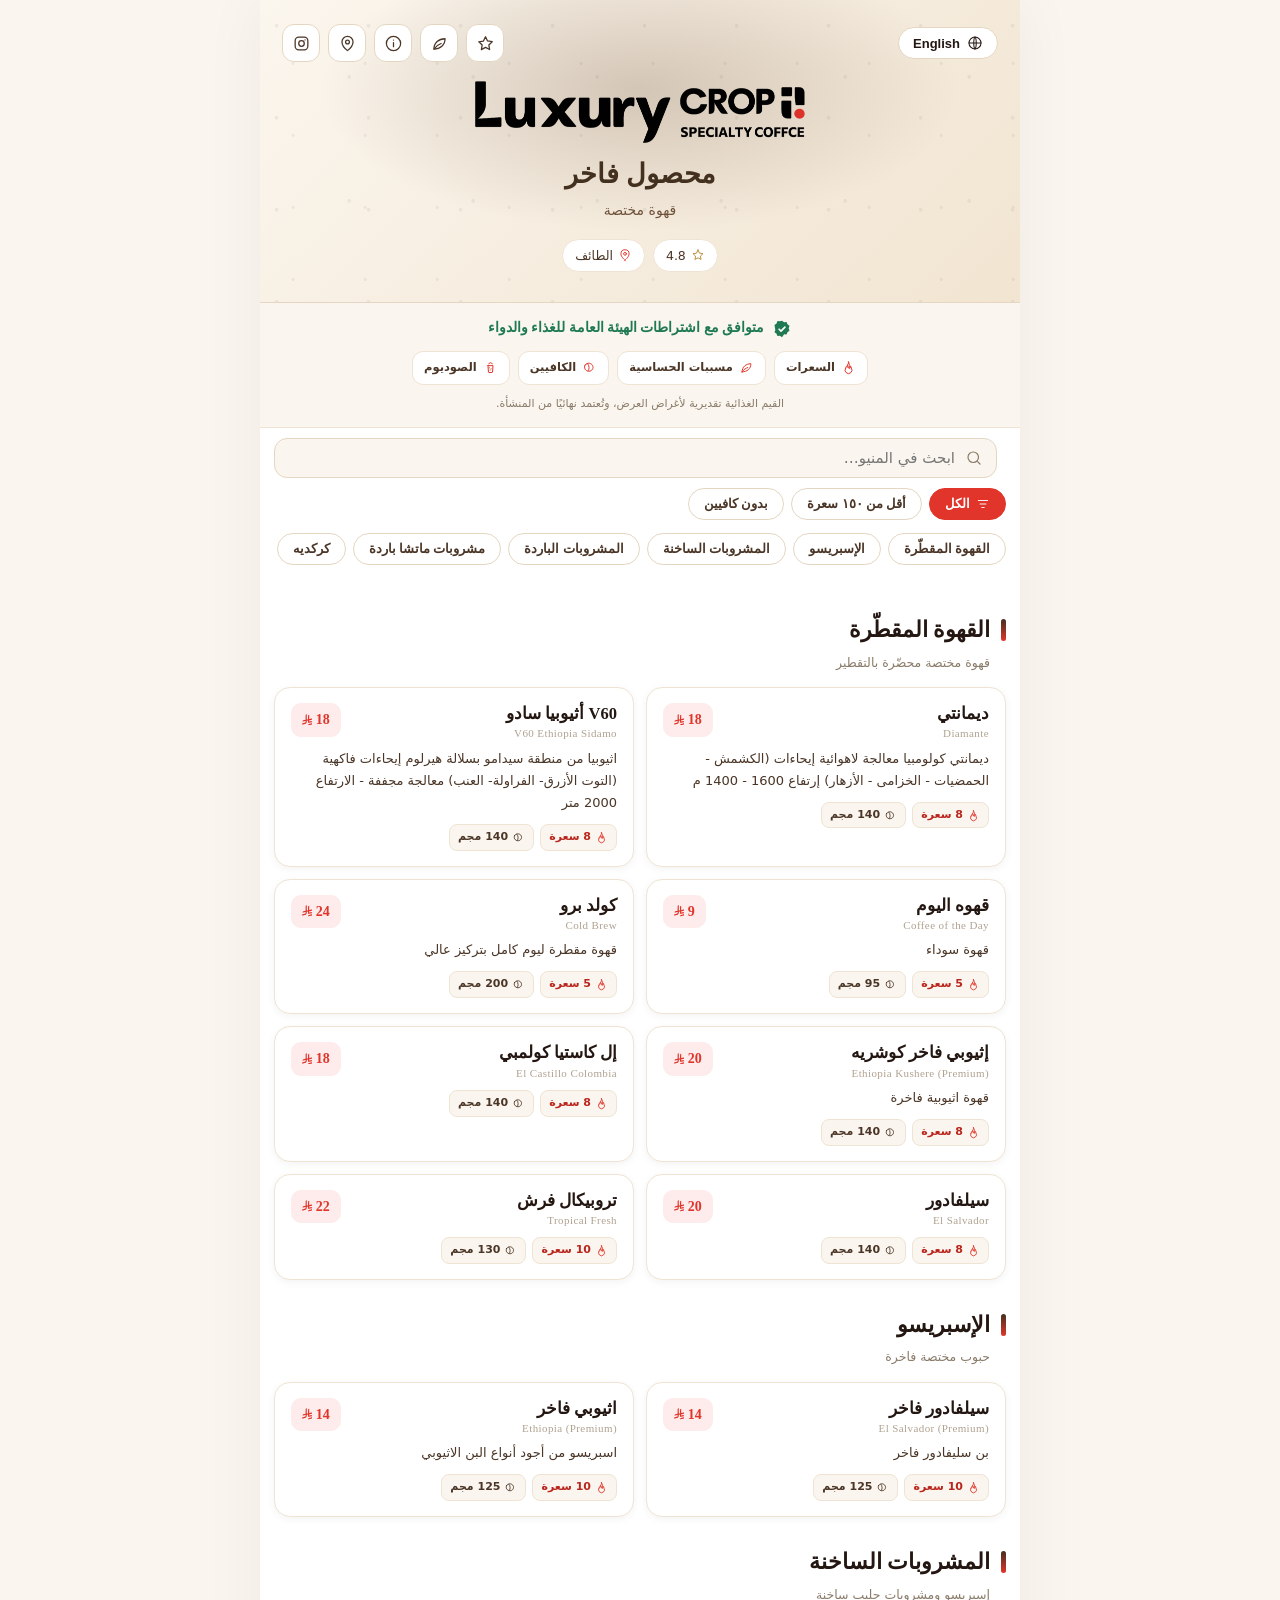
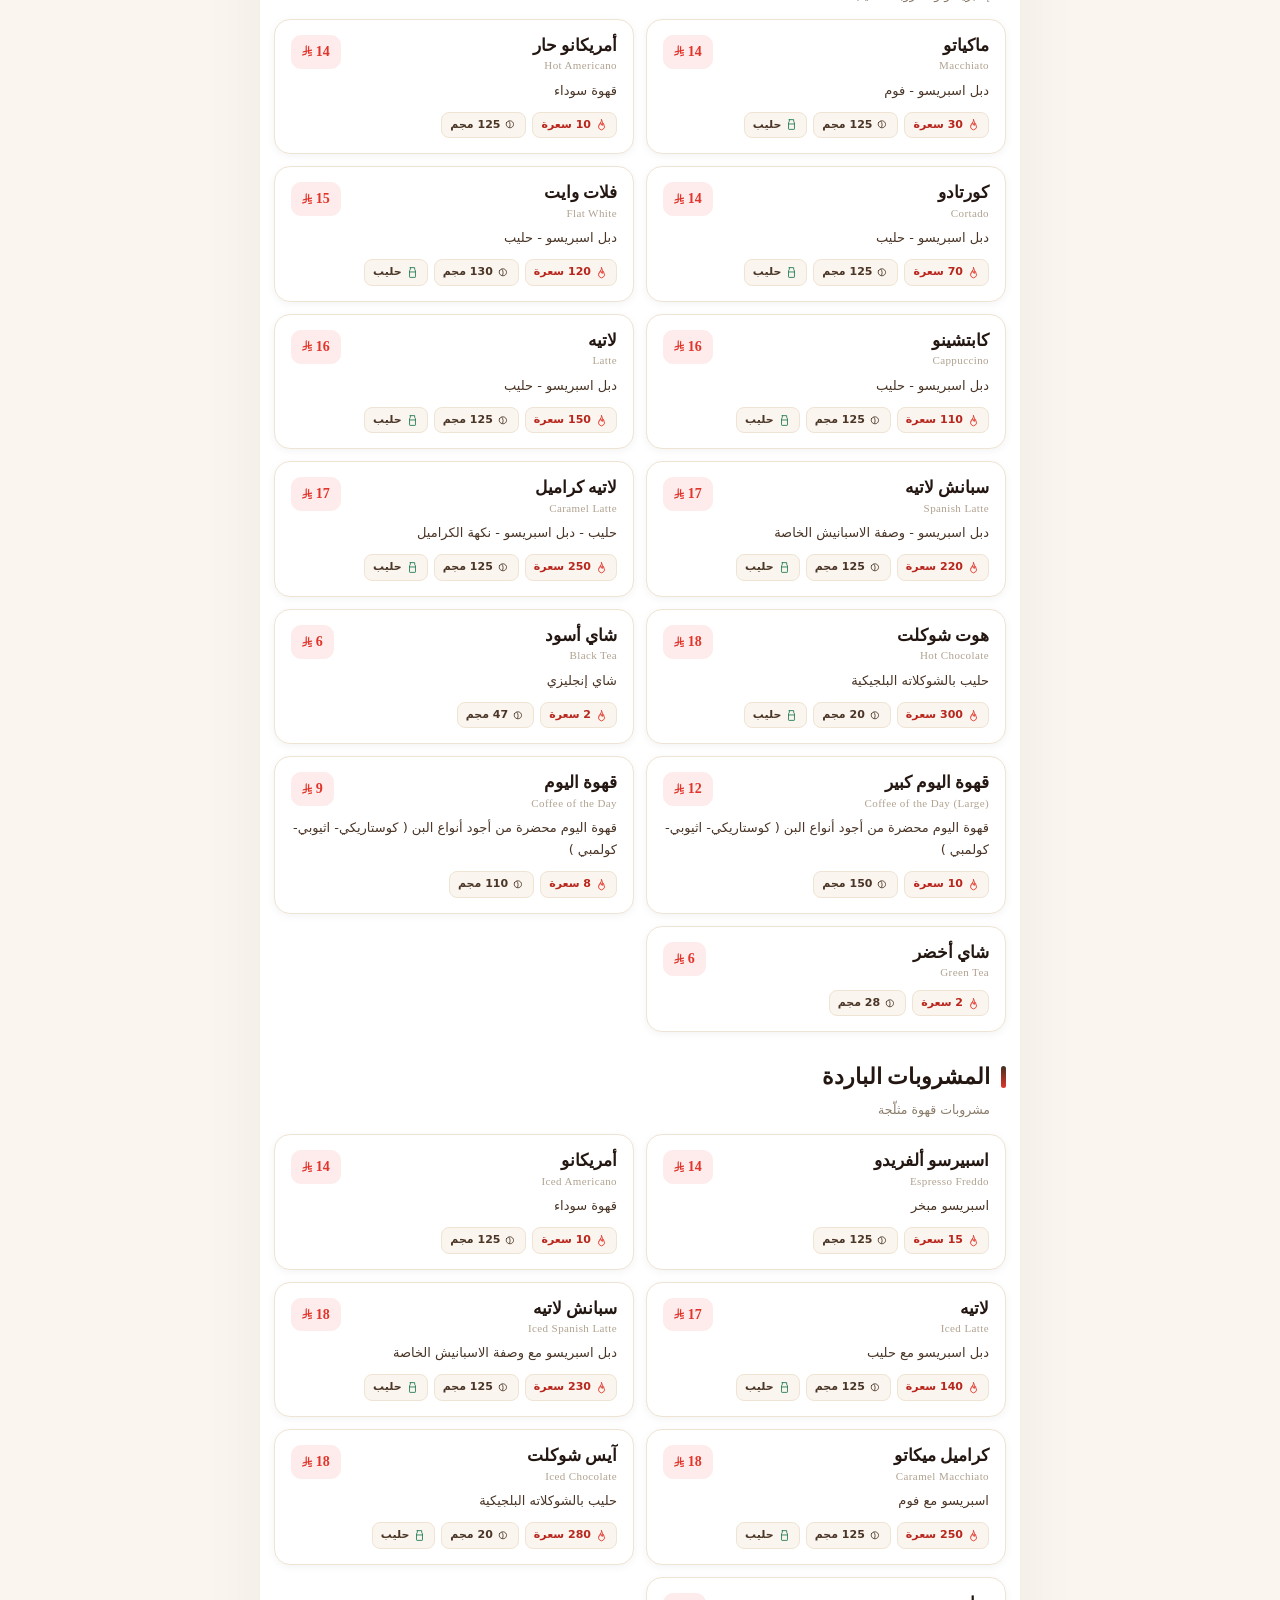
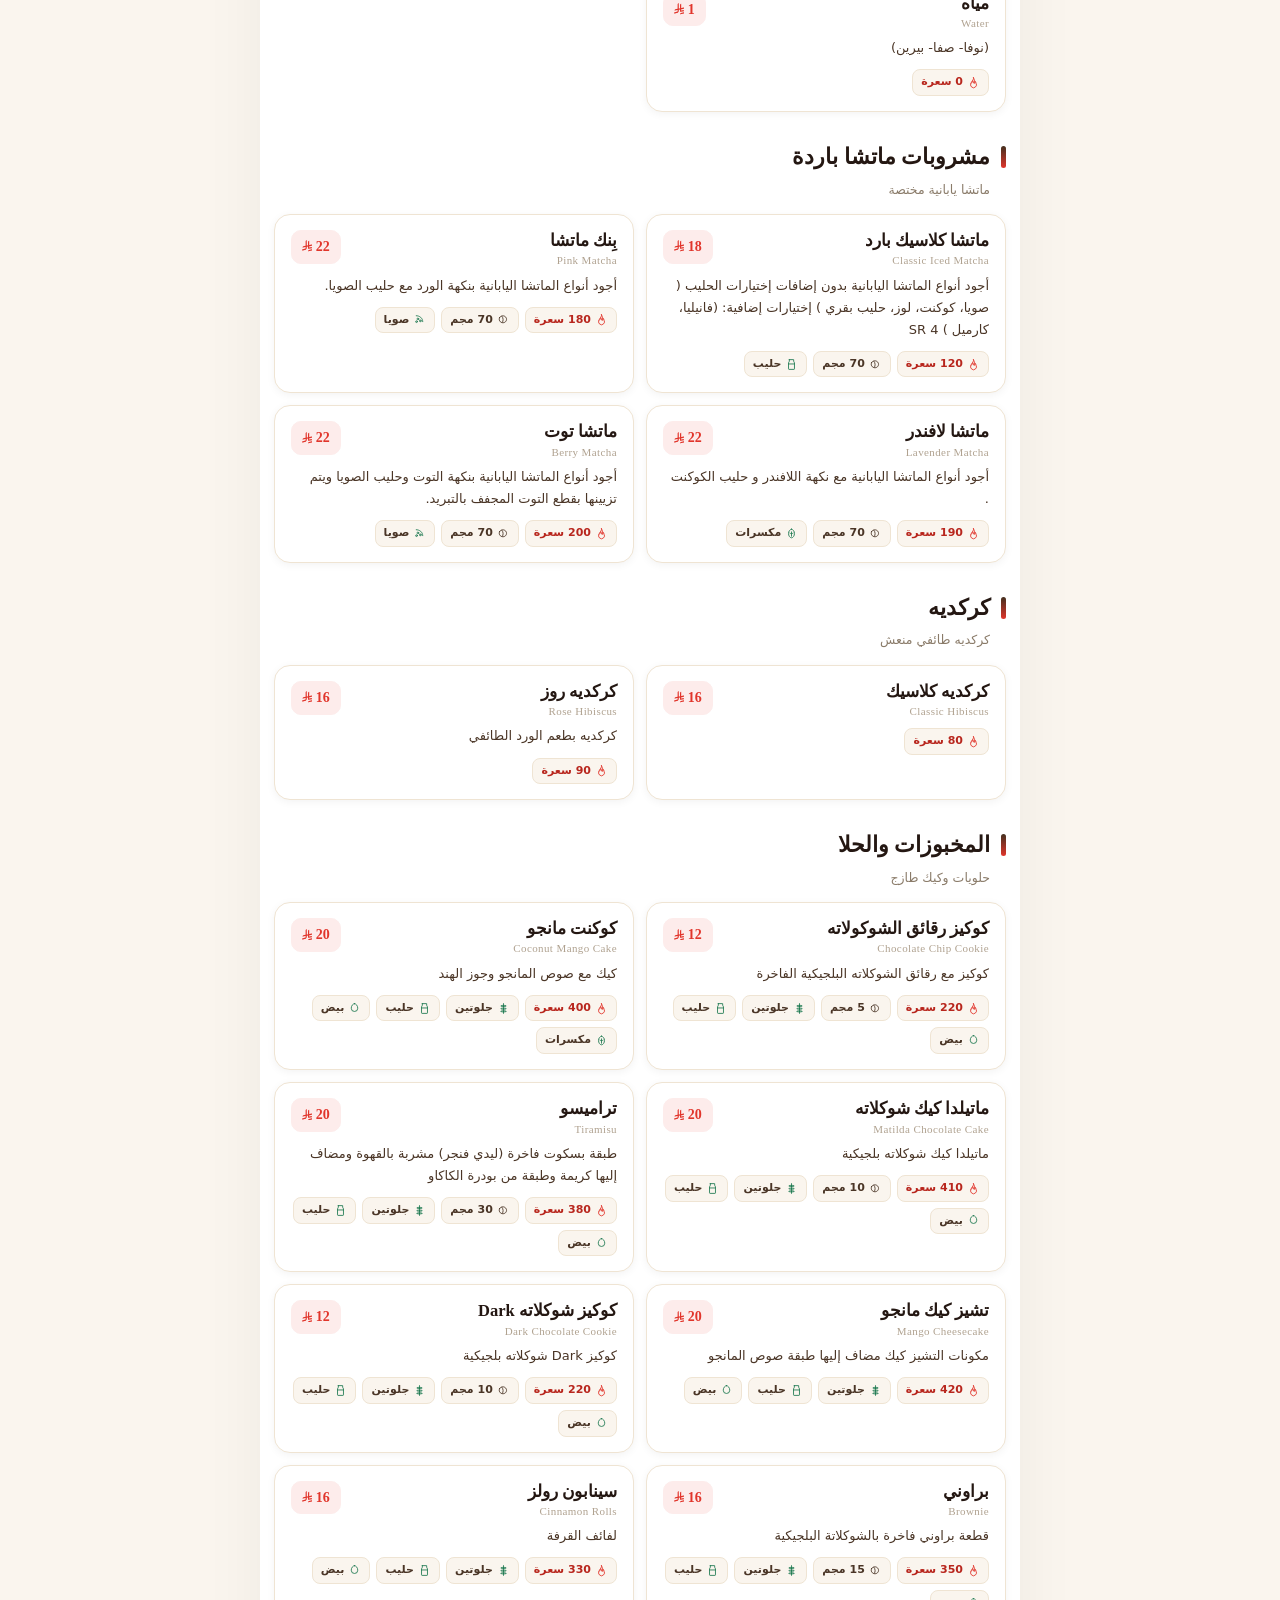
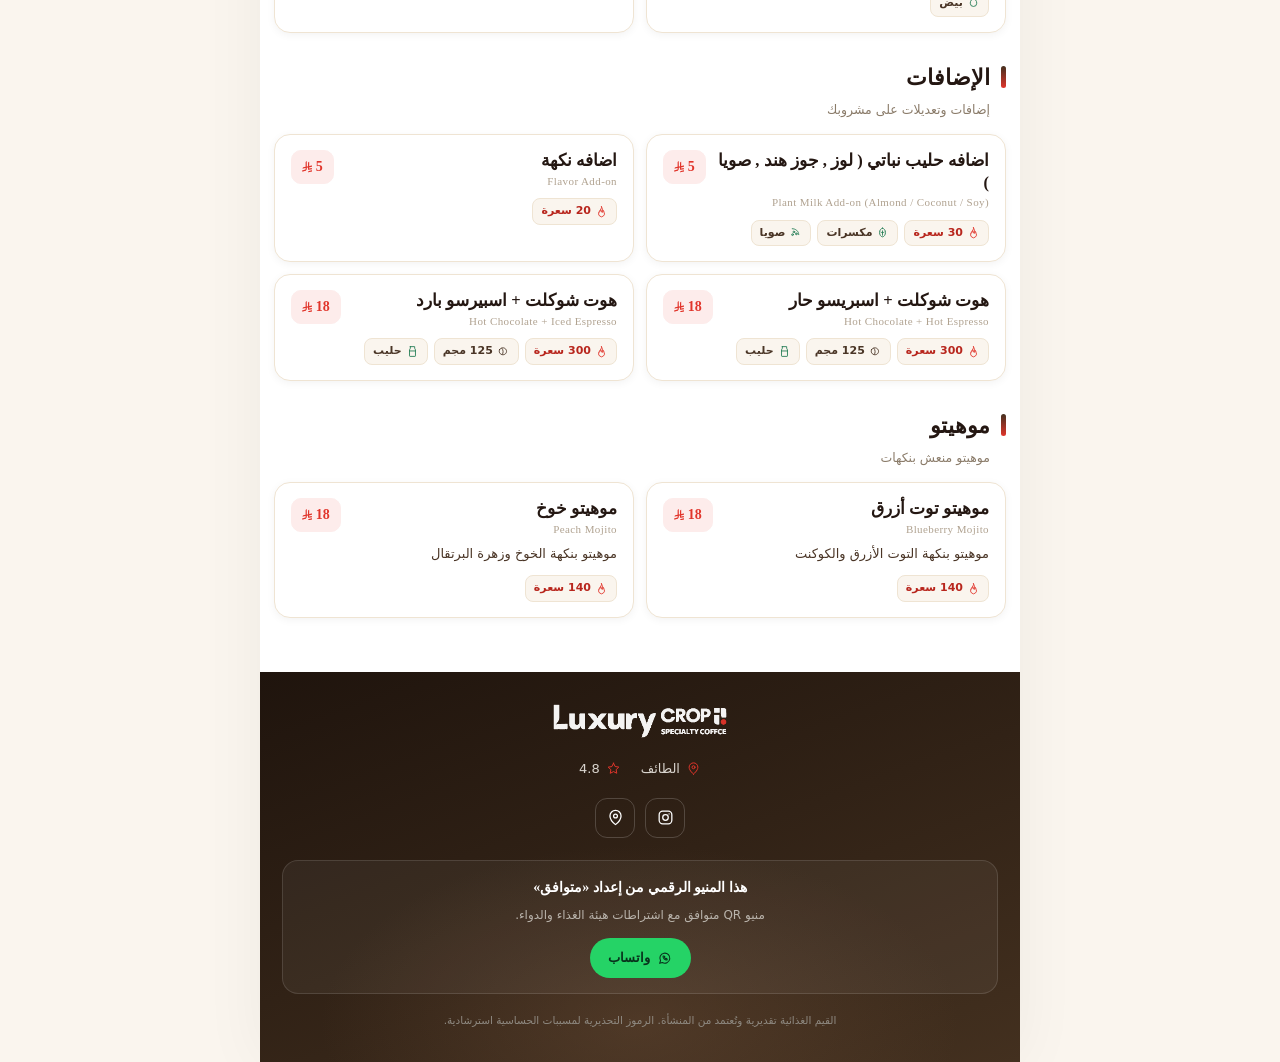
==== index.html @ 3c1ef8d2 "Initial production release — Luxury Crop digital menu Full QR menu + admin dashboard for محصول فاخر " ====
<!DOCTYPE html>
<html lang="ar" dir="rtl">
<head>
  <meta charset="UTF-8">
  <meta name="viewport" content="width=device-width, initial-scale=1.0, viewport-fit=cover">
  <title>محصول فاخر | Luxury Crop — المنيو</title>
  <meta name="description" content="منيو محصول فاخر — قهوة مختصة. متوافق مع اشتراطات هيئة الغذاء والدواء.">
  <meta name="theme-color" content="#ffffff">

  <!-- Strict CSP: scripts may only load from same origin (no inline JS / eval). -->
  <meta http-equiv="Content-Security-Policy"
        content="default-src 'self'; img-src 'self' data:; font-src 'self' https://fonts.gstatic.com; style-src 'self' 'unsafe-inline' https://fonts.googleapis.com; script-src 'self'; connect-src 'self'; object-src 'none'; base-uri 'self'; form-action 'self'">

  <link rel="preconnect" href="https://fonts.googleapis.com">
  <link rel="preconnect" href="https://fonts.gstatic.com" crossorigin>
  <link href="https://fonts.googleapis.com/css2?family=Cairo:wght@500;600;700;900&family=Tajawal:wght@400;500;700&family=Poppins:wght@400;500;600;700&display=swap" rel="stylesheet">
  <link rel="stylesheet" href="css/menu.css">
  <link rel="icon" href="assets/logo.jpg">
</head>
<body>
  <div class="shell">

    <!-- HERO -->
    <header class="hero">
      <div class="hero-topbar">
        <button class="lang-toggle" id="langBtn" type="button" aria-label="Language"></button>
        <div class="entry-icons" id="entryIcons"></div>
      </div>
      <img class="brand-logo" id="heroLogo" alt="Luxury Crop" width="200" height="64">
      <h1 class="brand-ar" id="brandAr"></h1>
      <div class="brand-en" id="brandEn"></div>
      <div class="tagline" id="tagline"></div>
      <div class="hero-meta" id="heroMeta"></div>
    </header>

    <!-- SFDA COMPLIANCE STRIP -->
    <section class="sfda" aria-label="SFDA compliance">
      <div class="sfda-head">
        <svg class="seal" viewBox="0 0 24 24" fill="none" aria-hidden="true">
          <path d="M12 2l2.5 1.8 3-.3 1 2.9 2.5 1.8-1 2.9 1 2.9-2.5 1.8-1 2.9-3-.3L12 22l-2.5-1.8-3 .3-1-2.9L3 16l1-2.9L3 7.2l2.5-1.8 1-2.9 3 .3L12 2Z" fill="#1f7a52"/>
          <path d="M8.5 12.3l2.3 2.3 4.7-4.9" stroke="#fff" stroke-width="2" stroke-linecap="round" stroke-linejoin="round"/>
        </svg>
        <span id="sfdaHead"></span>
      </div>
      <div class="sfda-badges" id="sfdaBadges"></div>
      <div class="sfda-note" id="sfdaNote"></div>
    </section>

    <!-- CONTROLS -->
    <div class="controls" id="controls">
      <div class="ctrl-row">
        <span class="mini-brand"><img id="miniLogo" alt=""></span>
        <label class="search">
          <span class="sr-only">بحث</span>
          <svg viewBox="0 0 24 24" fill="none" stroke="currentColor" stroke-width="1.6" aria-hidden="true"><circle cx="11" cy="11" r="7"/><path d="m20 20-3.2-3.2" stroke-linecap="round"/></svg>
          <input id="search" type="search" autocomplete="off">
        </label>
      </div>
      <div class="chips" id="filterChips"></div>
      <div class="chips" id="navChips"></div>
    </div>

    <!-- MENU -->
    <main id="menu"></main>
    <div class="empty" id="empty"></div>

    <!-- FOOTER -->
    <footer>
      <img class="f-logo" id="fLogo" alt="">
      <div class="f-info" id="fInfo"></div>
      <div class="f-social" id="fSocial"></div>
      <div class="powered">
        <div class="pt" id="poweredT"></div>
        <div class="ps" id="poweredS"></div>
        <a class="wa" id="poweredWa" target="_blank" rel="noopener"></a>
      </div>
      <div class="f-disc" id="fDisc"></div>
    </footer>
  </div>

  <!-- back-to-top -->
  <button class="totop" id="totop" type="button" aria-label="Back to top">
    <svg viewBox="0 0 24 24" fill="none" stroke="currentColor" stroke-width="1.8" stroke-linecap="round" stroke-linejoin="round" aria-hidden="true"><path d="M12 19V5M6 11l6-6 6 6"/></svg>
  </button>

  <!-- shared modal -->
  <div class="modal-back" id="modalBack" aria-hidden="true">
    <div class="modal" role="dialog" aria-modal="true" aria-labelledby="modalTitle">
      <div class="modal-head">
        <h3 id="modalTitle"></h3>
        <button class="modal-close" type="button" data-close aria-label="إغلاق">
          <svg viewBox="0 0 24 24" fill="none" stroke="currentColor" stroke-width="1.7" stroke-linecap="round" aria-hidden="true"><path d="M6 6l12 12M18 6 6 18"/></svg>
        </button>
      </div>
      <div id="modalBody"></div>
    </div>
  </div>

  <script src="js/icons.js"></script>
  <script src="js/menu.js"></script>
</body>
</html>
---- css/menu.css ----
/* ============================================================
   Luxury Crop — customer menu styles
   White / near-black / red-accent (palette pulled from the logo)
   Mobile-first, RTL-first (LTR handled via [dir=ltr] overrides)
   Motion: calm, silk-like — opacity + transform only
   ============================================================ */

:root {
  --bg: #ffffff;
  --bg-2: #faf5ee;          /* warm latte off-white */
  --paper: #ffffff;
  --ink: #241712;           /* espresso (warm near-black) */
  --ink-2: #4a3526;         /* coffee body text */
  --muted: #8a7b69;
  --muted-2: #b0a290;
  --line: #efe4d3;          /* warm hairline */
  --line-2: #e4d6c1;
  --accent: #e1352b;        /* the red dot (logo) */
  --accent-d: #b8261d;
  --accent-soft: #fdeceb;
  --coffee: #43301f;        /* roast brown */
  --coffee-2: #6f513a;
  --cream: #f6efe4;
  --cream-2: #fbf6ee;
  --green: #1f7a52;
  --green-soft: #eaf5ef;
  --gold: #b6892f;
  --shadow-s: 0 2px 8px rgba(20, 16, 14, 0.05);
  --shadow-m: 0 8px 26px rgba(20, 16, 14, 0.08);
  --shadow-l: 0 18px 48px rgba(20, 16, 14, 0.12);
  --ease: cubic-bezier(.22, .61, .36, 1);
  --radius: 16px;
  --max: 760px;
}

* { box-sizing: border-box; -webkit-tap-highlight-color: transparent; }
html { scroll-behavior: smooth; }
body {
  margin: 0;
  background: var(--bg-2);
  color: var(--ink);
  font-family: 'Tajawal', system-ui, 'Segoe UI', Tahoma, sans-serif;
  line-height: 1.7;
  font-size: 16px;
  overflow-x: hidden;
}
[dir=ltr] body { font-family: 'Poppins', system-ui, 'Segoe UI', sans-serif; }
h1, h2, h3 { font-family: 'Cairo', 'Tajawal', sans-serif; margin: 0; }
[dir=ltr] h1, [dir=ltr] h2, [dir=ltr] h3 { font-family: 'Poppins', 'Cairo', sans-serif; }
a { color: inherit; }
img { max-width: 100%; display: block; }
button { font-family: inherit; cursor: pointer; }

.shell {
  max-width: var(--max);
  margin: 0 auto;
  background: var(--bg);
  min-height: 100vh;
  position: relative;
  box-shadow: 0 0 60px rgba(0, 0, 0, .05);
}

/* visually-hidden (a11y) */
.sr-only {
  position: absolute; width: 1px; height: 1px; padding: 0; margin: -1px;
  overflow: hidden; clip: rect(0 0 0 0); white-space: nowrap; border: 0;
}

/* ---------- motion primitives ---------- */
@keyframes fadeUp { from { opacity: 0; transform: translateY(22px); } to { opacity: 1; transform: none; } }
@keyframes softIn { from { opacity: 0; } to { opacity: 1; } }
@keyframes dotPulse { 0%, 100% { transform: scale(1); opacity: .9; } 50% { transform: scale(1.18); opacity: 1; } }
@keyframes floatBg { 0% { background-position: 0% 50%; } 50% { background-position: 100% 50%; } 100% { background-position: 0% 50%; } }
@keyframes glowPulse { 0%, 100% { opacity: .5; transform: translateX(-50%) scale(1); } 50% { opacity: .85; transform: translateX(-50%) scale(1.08); } }
@keyframes logoIn { from { opacity: 0; transform: translateY(10px) scale(.97); } to { opacity: 1; transform: none; } }
.reveal { opacity: 0; transform: translateY(24px); transition: opacity .7s var(--ease), transform .7s var(--ease); }
.reveal.in { opacity: 1; transform: none; }
@media (prefers-reduced-motion: reduce) {
  * { animation: none !important; transition: none !important; }
  .reveal { opacity: 1 !important; transform: none !important; }
}

/* ============================================================
   HERO
   ============================================================ */
.hero {
  position: relative;
  padding: 24px 22px 30px;
  text-align: center;
  overflow: hidden;
  background: linear-gradient(135deg, #fbf6ee, #f1e4d0 52%, #f7ecdb);
  background-size: 200% 200%;
  animation: floatBg 22s ease-in-out infinite;
  border-bottom: 1px solid var(--line-2);
}
/* soft coffee glow behind the brand */
.hero::before {
  content: ''; position: absolute; top: -38%; left: 50%; transform: translateX(-50%);
  width: 120%; height: 135%; z-index: 0; pointer-events: none;
  background: radial-gradient(closest-side, rgba(111, 81, 58, .26), transparent 70%);
  animation: glowPulse 7.5s ease-in-out infinite;
}
/* faint coffee-bean texture */
.hero::after {
  content: ''; position: absolute; inset: 0; z-index: 0; pointer-events: none; opacity: .06;
  background-image:
    radial-gradient(circle at 18% 28%, var(--coffee) 1.6px, transparent 2.2px),
    radial-gradient(circle at 72% 62%, var(--coffee) 1.6px, transparent 2.2px),
    radial-gradient(circle at 46% 88%, var(--coffee) 1.2px, transparent 2px);
  background-size: 92px 92px, 124px 124px, 72px 72px;
}
.hero > * { position: relative; z-index: 1; animation: fadeUp .8s var(--ease) both; }
.hero-topbar { display: flex; justify-content: space-between; align-items: center; margin-bottom: 14px; }
.lang-toggle {
  display: inline-flex; align-items: center; gap: 7px;
  background: var(--bg); border: 1px solid var(--line-2); color: var(--ink);
  border-radius: 999px; padding: 7px 14px; font-family: 'Cairo', sans-serif;
  font-weight: 700; font-size: 13px; transition: .3s var(--ease);
}
.lang-toggle:hover { border-color: var(--ink); transform: translateY(-1px); }
.lang-toggle svg { width: 16px; height: 16px; }
.entry-icons { display: flex; gap: 8px; }
.entry-btn {
  width: 38px; height: 38px; display: grid; place-items: center;
  background: var(--bg); border: 1px solid var(--line-2); border-radius: 12px;
  color: var(--ink-2); transition: .28s var(--ease);
}
.entry-btn:hover { color: var(--accent); border-color: var(--accent); transform: translateY(-2px); box-shadow: var(--shadow-s); }
.entry-btn svg { width: 19px; height: 19px; }

.brand-logo {
  width: min(76%, 340px); height: auto; margin: 8px auto 12px;
  mix-blend-mode: multiply;            /* drops the logo's white box onto the warm hero */
  animation: logoIn 1s var(--ease) both; animation-delay: .05s;
}
.brand-ar { font-family: 'Cairo'; font-weight: 900; font-size: 27px; letter-spacing: .3px; line-height: 1.1; color: var(--coffee); }
.brand-ar .dot { color: var(--accent); }
.brand-en { display: none; }          /* the logo already carries the Latin wordmark */
.tagline { color: var(--coffee-2); font-size: 14px; margin-top: 9px; font-weight: 500; }
.hero-meta { margin-top: 16px; display: flex; gap: 8px; justify-content: center; flex-wrap: wrap; font-size: 12.5px; color: var(--ink-2); }
.hero-meta span { display: inline-flex; align-items: center; gap: 5px; background: var(--bg); border: 1px solid var(--line); border-radius: 999px; padding: 5px 12px; }
.hero-meta svg { width: 14px; height: 14px; color: var(--accent); }
.hero-meta .star svg { color: var(--gold); }

/* ============================================================
   SFDA COMPLIANCE STRIP
   ============================================================ */
.sfda { background: var(--bg-2); border-bottom: 1px solid var(--line); padding: 14px 18px; }
.sfda-head { display: flex; align-items: center; justify-content: center; gap: 8px; text-align: center; font-family: 'Cairo'; font-weight: 700; font-size: 13.5px; color: var(--green); }
.sfda-head .seal { flex: 0 0 auto; width: 20px; height: 20px; }
.sfda-badges { display: flex; gap: 8px; justify-content: center; flex-wrap: wrap; margin-top: 11px; }
.sfda-badge {
  display: flex; align-items: center; gap: 6px; font-size: 11.5px; font-weight: 700; color: var(--ink-2);
  background: var(--bg); border: 1px solid var(--line); border-radius: 11px; padding: 6px 11px; transition: .3s var(--ease);
}
.sfda-badge:hover { border-color: var(--line-2); box-shadow: var(--shadow-s); transform: translateY(-2px); }
.sfda-badge svg { width: 15px; height: 15px; color: var(--accent); }
.sfda-note { text-align: center; font-size: 11px; color: var(--muted); margin-top: 10px; }

/* ============================================================
   CONTROLS (sticky)
   ============================================================ */
.controls {
  position: sticky; top: 0; z-index: 30;
  background: rgba(255, 255, 255, .88); backdrop-filter: blur(12px);
  border-bottom: 1px solid transparent; padding: 10px 14px 8px;
  transition: box-shadow .35s, border-color .35s, background .35s;
}
.controls.scrolled { box-shadow: var(--shadow-s); border-bottom-color: var(--line); background: rgba(255, 255, 255, .96); }
.ctrl-row { display: flex; align-items: center; gap: 9px; }
.mini-brand { display: flex; align-items: center; gap: 6px; max-width: 0; overflow: hidden; opacity: 0; transition: max-width .4s var(--ease), opacity .35s; }
.mini-brand img { height: 26px; mix-blend-mode: multiply; }
.controls.scrolled .mini-brand { max-width: 120px; opacity: 1; }
.search {
  flex: 1; display: flex; align-items: center; gap: 8px;
  background: var(--bg-2); border: 1px solid var(--line-2); border-radius: 13px;
  padding: 9px 13px; transition: .3s var(--ease);
}
.search:focus-within { border-color: var(--ink); background: var(--bg); box-shadow: 0 0 0 3px rgba(10, 10, 10, .06); }
.search svg { flex: 0 0 auto; width: 18px; height: 18px; color: var(--muted); }
.search input { flex: 1; border: 0; outline: 0; background: transparent; font-family: inherit; font-size: 15px; color: var(--ink); }

.chips { display: flex; gap: 7px; overflow-x: auto; margin-top: 10px; padding-bottom: 3px; scrollbar-width: none; }
.chips::-webkit-scrollbar { display: none; }
.chip {
  flex: 0 0 auto; border: 1px solid var(--line-2); background: var(--bg); color: var(--ink-2);
  border-radius: 999px; padding: 7px 15px; font-family: 'Cairo'; font-weight: 700; font-size: 13px;
  white-space: nowrap; transition: .26s var(--ease); display: inline-flex; align-items: center; gap: 6px;
}
[dir=ltr] .chip { font-family: 'Poppins'; }
.chip svg { width: 14px; height: 14px; }
.chip:hover { border-color: var(--ink); transform: translateY(-1px); }
.chip.on { background: var(--ink); color: #fff; border-color: var(--ink); }
.chip.filter.on { background: var(--accent); border-color: var(--accent); color: #fff; }

/* ============================================================
   SECTIONS + CARDS
   ============================================================ */
main { padding: 8px 14px 24px; }
.section { scroll-margin-top: 128px; margin-top: 26px; }
.sec-head { margin-bottom: 14px; }
.sec-title { display: flex; align-items: center; gap: 11px; font-family: 'Cairo'; font-weight: 900; font-size: 22px; color: var(--ink); }
[dir=ltr] .sec-title { font-family: 'Poppins'; font-weight: 700; }
.sec-title .bar { width: 5px; height: 22px; background: linear-gradient(var(--coffee), var(--accent)); border-radius: 4px; }
.sec-sub { font-size: 12.5px; color: var(--muted); margin-top: 3px; padding-inline-start: 16px; }

.grid { display: grid; grid-template-columns: 1fr 1fr; gap: 12px; }
@media (max-width: 560px) { .grid { grid-template-columns: 1fr; } }

.card {
  background: var(--paper); border: 1px solid var(--line); border-radius: var(--radius);
  padding: 15px 16px; box-shadow: var(--shadow-s); display: flex; flex-direction: column; gap: 7px;
  transition: transform .4s var(--ease), box-shadow .4s var(--ease), border-color .4s var(--ease);
}
.card:hover { transform: translateY(-5px); box-shadow: var(--shadow-m); border-color: var(--line-2); }
.card.na { opacity: .62; }
.card-top { display: flex; justify-content: space-between; align-items: flex-start; gap: 10px; }
.card-name { font-family: 'Cairo'; font-weight: 700; font-size: 16.5px; color: var(--ink); line-height: 1.3; }
[dir=ltr] .card-name { font-family: 'Poppins'; font-weight: 600; }
.card-en { display: block; font-family: 'Poppins'; font-weight: 500; font-size: 11px; color: var(--muted-2); letter-spacing: .4px; margin-top: 2px; }
[dir=ltr] .card-en { font-family: 'Tajawal'; }
.price {
  flex: 0 0 auto; color: var(--accent); font-family: 'Poppins'; font-weight: 700; font-size: 14px;
  border: 1px solid var(--accent-soft); background: var(--accent-soft); padding: 4px 10px; border-radius: 10px; white-space: nowrap;
}
.price .cur { font-size: 11px; opacity: .8; }
.price .cur-ic { height: .82em; width: auto; vertical-align: -.08em; }
.price.na-price { color: var(--muted); background: var(--bg-2); border-color: var(--line); }
.desc { font-size: 13px; color: var(--ink-2); margin: 0; }
.badges { display: flex; flex-wrap: wrap; gap: 6px; margin-top: 3px; }
.badge {
  display: inline-flex; align-items: center; gap: 4px; font-size: 11px; font-weight: 700;
  border-radius: 8px; padding: 3px 8px; border: 1px solid var(--line); background: var(--bg-2); color: var(--ink-2);
}
.badge svg { width: 13px; height: 13px; }
.badge.kcal { color: var(--accent-d); } .badge.kcal svg { color: var(--accent); }
.badge.caf { color: var(--ink-2); }
.badge.al { color: var(--ink-2); }
.badge.al svg { color: var(--green); }
.badge.salt { color: var(--accent-d); background: var(--accent-soft); border-color: #f3d3d0; }
.unconfirmed { font-style: normal; }

.empty { text-align: center; color: var(--muted); padding: 44px 10px; font-size: 15px; display: none; }

/* ============================================================
   MODALS
   ============================================================ */
.modal-back {
  position: fixed; inset: 0; z-index: 60; background: rgba(15, 12, 10, .42);
  backdrop-filter: blur(3px); display: flex; align-items: flex-end; justify-content: center;
  opacity: 0; pointer-events: none; transition: opacity .35s var(--ease);
}
.modal-back.open { opacity: 1; pointer-events: auto; }
.modal {
  background: var(--bg); width: 100%; max-width: var(--max); max-height: 82vh; overflow-y: auto;
  border-radius: 22px 22px 0 0; padding: 20px 20px 28px;
  transform: translateY(24px); transition: transform .4s var(--ease);
}
.modal-back.open .modal { transform: none; }
@media (min-width: 620px) {
  .modal-back { align-items: center; }
  .modal { border-radius: 22px; max-height: 86vh; }
}
.modal-head { display: flex; align-items: center; justify-content: space-between; margin-bottom: 14px; }
.modal-head h3 { font-size: 19px; display: flex; align-items: center; gap: 9px; }
.modal-head h3 svg { width: 20px; height: 20px; color: var(--accent); }
.modal-close { width: 34px; height: 34px; display: grid; place-items: center; border: 1px solid var(--line-2); background: var(--bg); border-radius: 10px; color: var(--ink-2); transition: .25s; }
.modal-close:hover { color: var(--accent); border-color: var(--accent); }
.modal-close svg { width: 18px; height: 18px; }

.allergen-grid { display: grid; grid-template-columns: repeat(auto-fill, minmax(96px, 1fr)); gap: 10px; }
.allergen-cell {
  display: flex; flex-direction: column; align-items: center; gap: 6px; text-align: center;
  border: 1px solid var(--line); border-radius: 13px; padding: 13px 8px; transition: .28s var(--ease);
}
.allergen-cell:hover { border-color: var(--accent); box-shadow: var(--shadow-s); transform: translateY(-2px); }
.allergen-cell svg { width: 26px; height: 26px; color: var(--ink); }
.allergen-cell .lb { font-size: 11.5px; font-weight: 700; color: var(--ink-2); }

.info-block { font-size: 13.5px; color: var(--ink-2); line-height: 1.8; }
.info-block .pill { display: inline-flex; align-items: center; gap: 6px; background: var(--green-soft); color: var(--green); border-radius: 8px; padding: 3px 9px; font-weight: 700; font-size: 12px; }
.info-block .note { color: var(--muted); font-size: 12px; margin-top: 12px; }
.link-row { display: flex; flex-direction: column; gap: 10px; margin-top: 4px; }
.link-item {
  display: flex; align-items: center; gap: 11px; padding: 12px 14px; border: 1px solid var(--line-2);
  border-radius: 13px; text-decoration: none; color: var(--ink); font-weight: 700; transition: .28s var(--ease);
}
.link-item:hover { border-color: var(--accent); transform: translateX(-3px); box-shadow: var(--shadow-s); }
[dir=ltr] .link-item:hover { transform: translateX(3px); }
.link-item svg { width: 21px; height: 21px; color: var(--accent); flex: 0 0 auto; }
.link-item .sub { display: block; font-size: 12px; font-weight: 500; color: var(--muted); }
.link-item.disabled { opacity: .5; pointer-events: none; }

/* ============================================================
   FOOTER
   ============================================================ */
footer { position: relative; overflow: hidden; background: linear-gradient(160deg, #1f140d, #43301f); color: #ecdcc4; padding: 30px 22px 32px; margin-top: 30px; }
footer::before { content: ''; position: absolute; bottom: -55%; left: 50%; transform: translateX(-50%); width: 120%; height: 130%; background: radial-gradient(closest-side, rgba(111, 81, 58, .4), transparent 70%); pointer-events: none; }
footer > * { position: relative; z-index: 1; }
.f-logo { height: 38px; width: auto; margin: 0 auto 18px; opacity: .95; }
.f-info { display: flex; flex-wrap: wrap; gap: 9px 20px; justify-content: center; font-size: 13px; color: #d9d4ce; }
.f-info span { display: inline-flex; align-items: center; gap: 6px; }
.f-info svg { width: 15px; height: 15px; color: var(--accent); }
.f-social { display: flex; gap: 10px; justify-content: center; margin-top: 18px; }
.f-social a { width: 40px; height: 40px; display: grid; place-items: center; border: 1px solid rgba(255, 255, 255, .18); border-radius: 12px; color: #fff; transition: .28s var(--ease); }
.f-social a:hover { background: var(--accent); border-color: var(--accent); transform: translateY(-2px); }
.f-social svg { width: 19px; height: 19px; }
.powered { margin-top: 22px; background: rgba(255, 255, 255, .05); border: 1px solid rgba(255, 255, 255, .12); border-radius: 16px; padding: 15px 18px; text-align: center; }
.powered .pt { font-family: 'Cairo'; font-weight: 700; color: #fff; font-size: 14px; }
.powered .ps { font-size: 12px; color: #b9b3ab; margin-top: 5px; }
.wa { display: inline-flex; align-items: center; gap: 7px; margin-top: 13px; background: #25d366; color: #08311c; font-family: 'Cairo'; font-weight: 800; font-size: 13px; padding: 9px 18px; border-radius: 999px; text-decoration: none; transition: .3s var(--ease); }
.wa:hover { transform: translateY(-2px); box-shadow: 0 10px 22px rgba(37, 211, 102, .28); }
.wa svg { width: 16px; height: 16px; }
.f-disc { text-align: center; font-size: 10.5px; color: #8f8a82; margin-top: 18px; line-height: 1.7; }

.totop {
  position: fixed; bottom: 20px; inset-inline-start: 20px; z-index: 40; width: 46px; height: 46px; border-radius: 50%;
  background: var(--ink); color: #fff; border: 0; display: grid; place-items: center;
  box-shadow: var(--shadow-l); opacity: 0; pointer-events: none; transform: translateY(10px) scale(.9); transition: .4s var(--ease);
}
.totop.show { opacity: 1; pointer-events: auto; transform: none; }
.totop:hover { background: var(--accent); transform: translateY(-2px); }
.totop svg { width: 20px; height: 20px; }
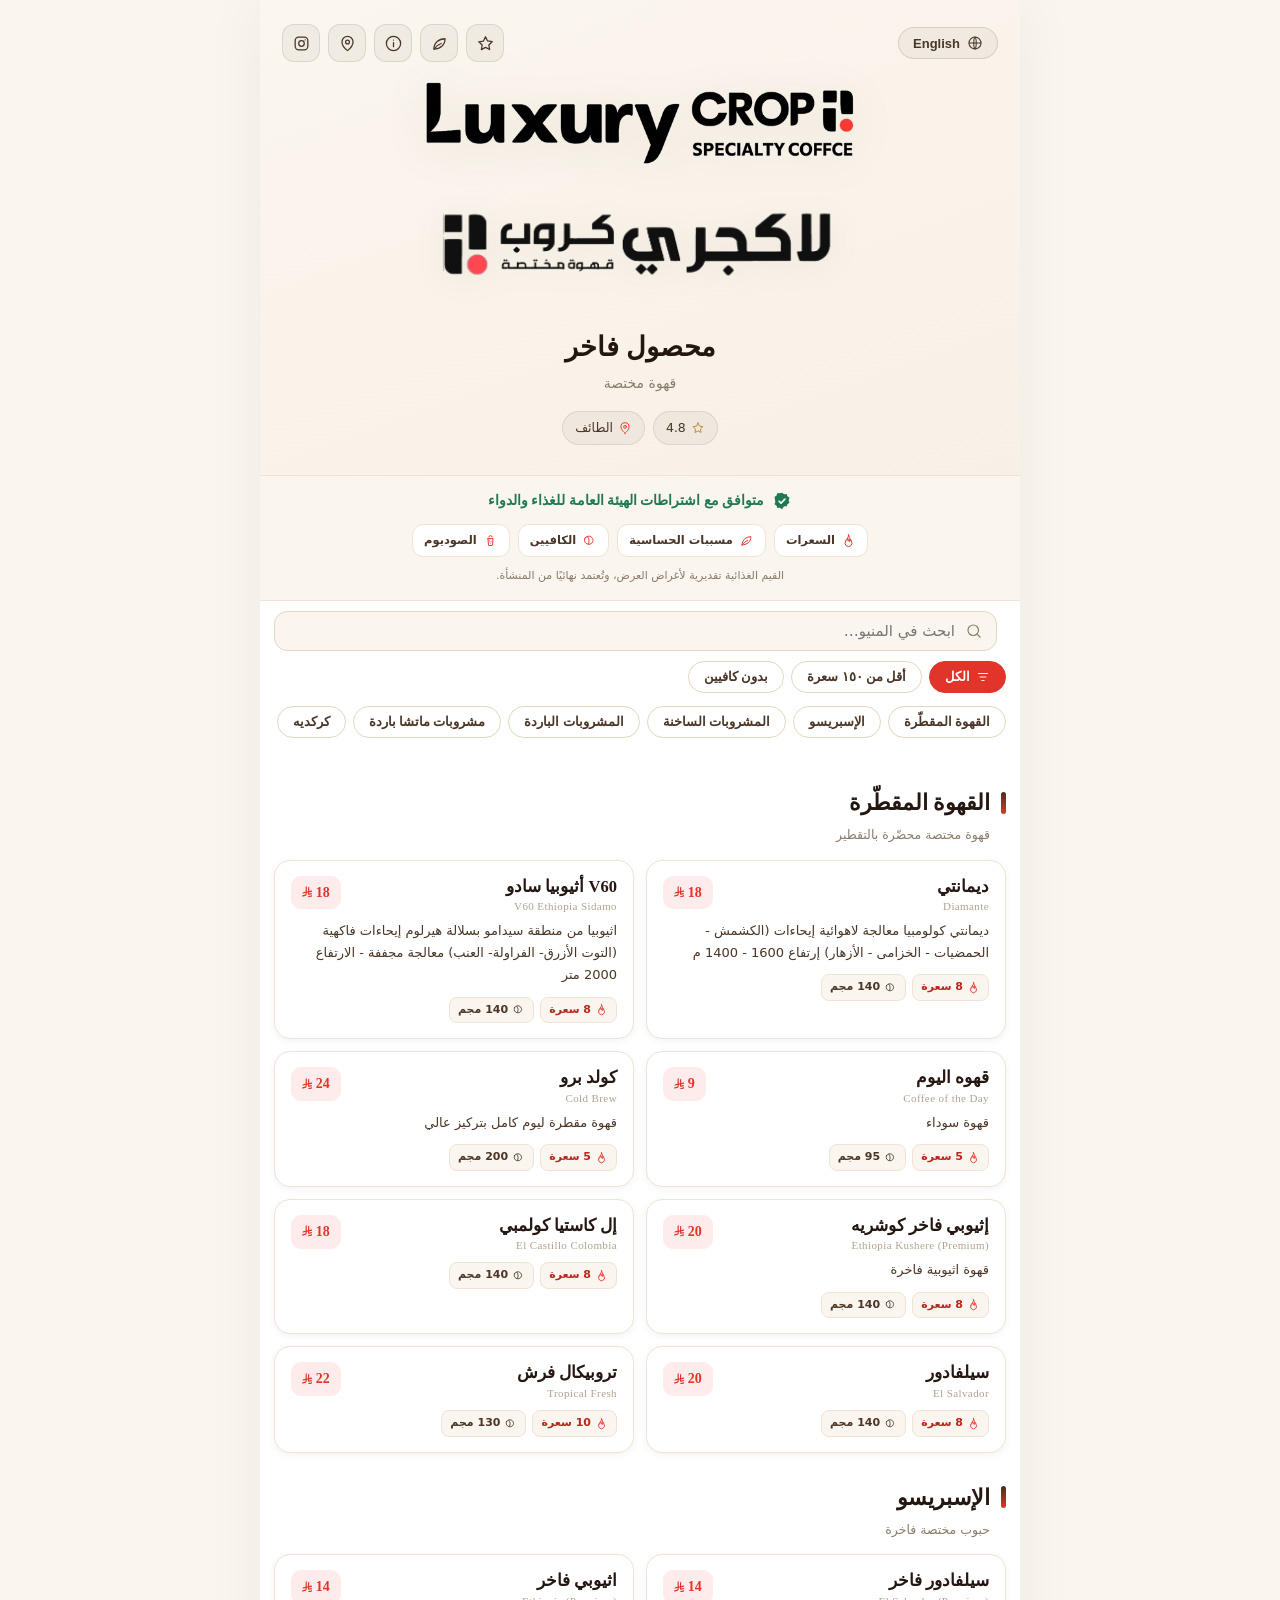
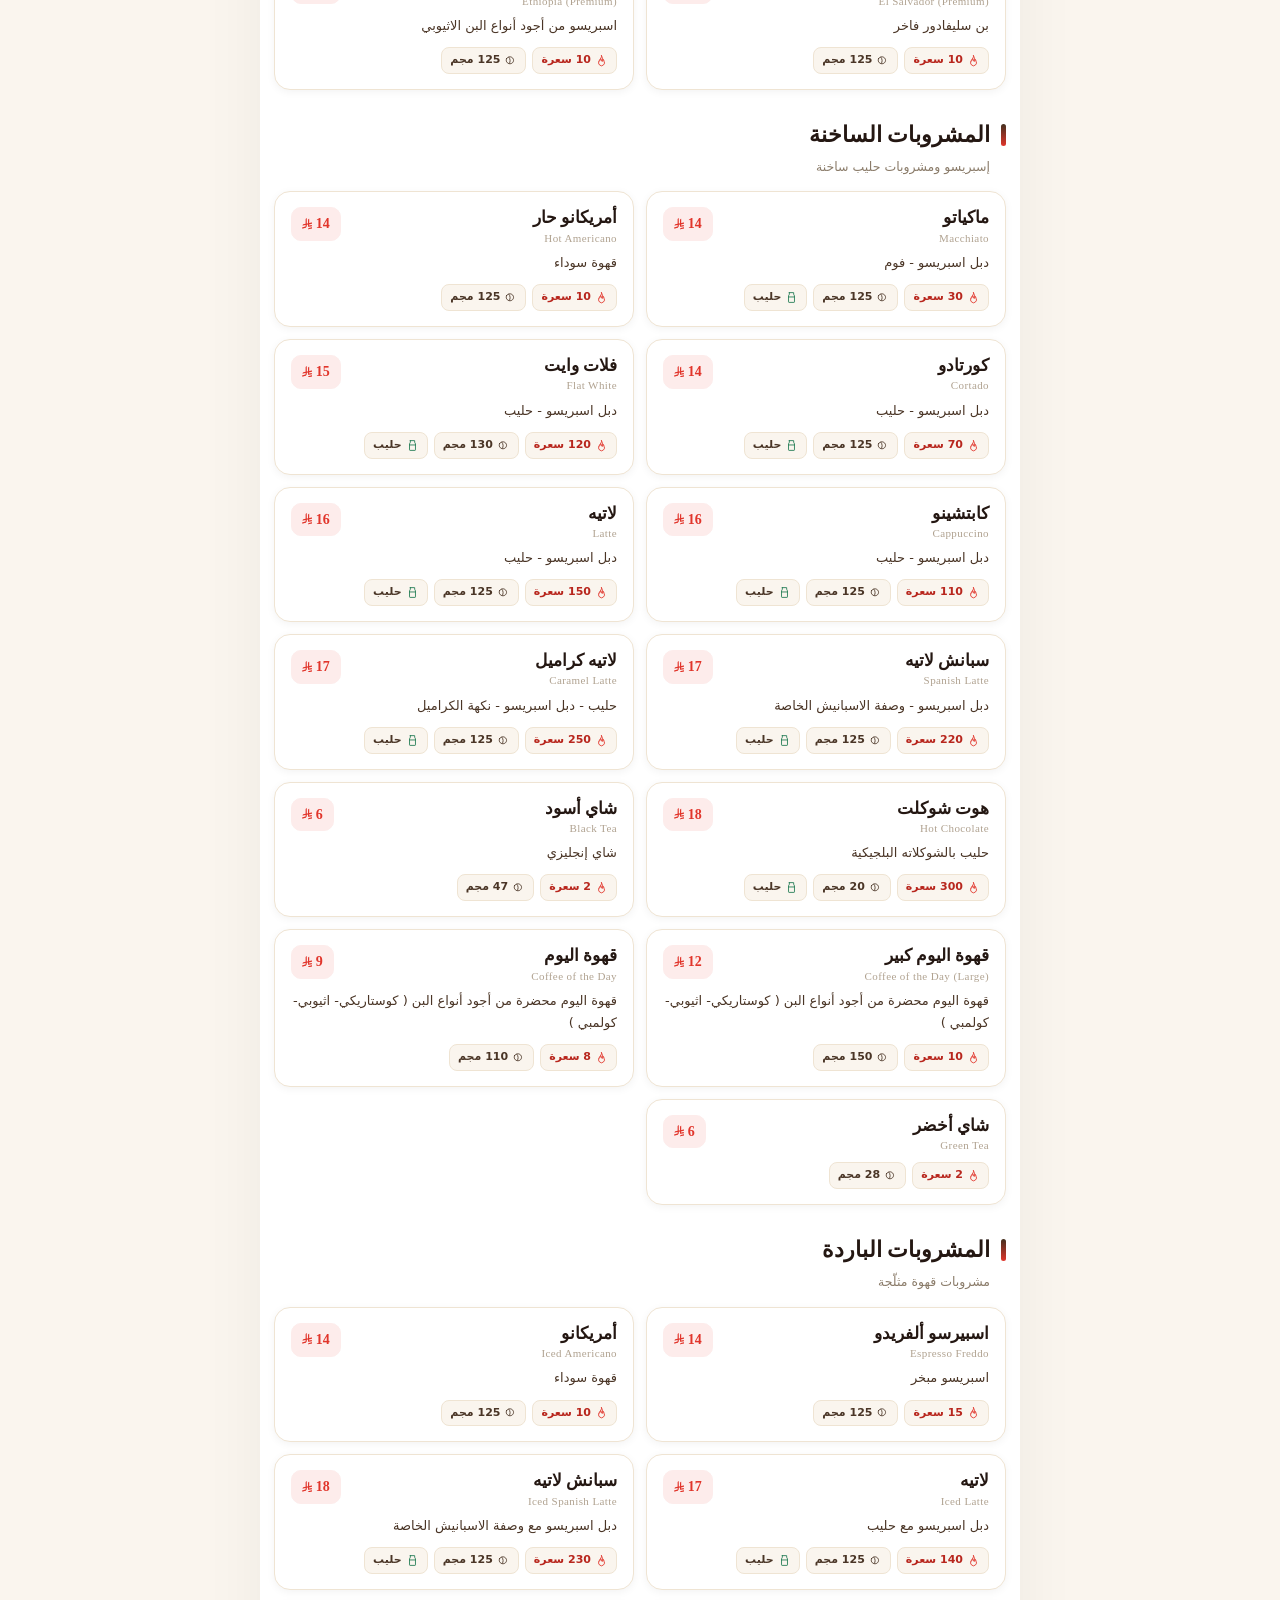
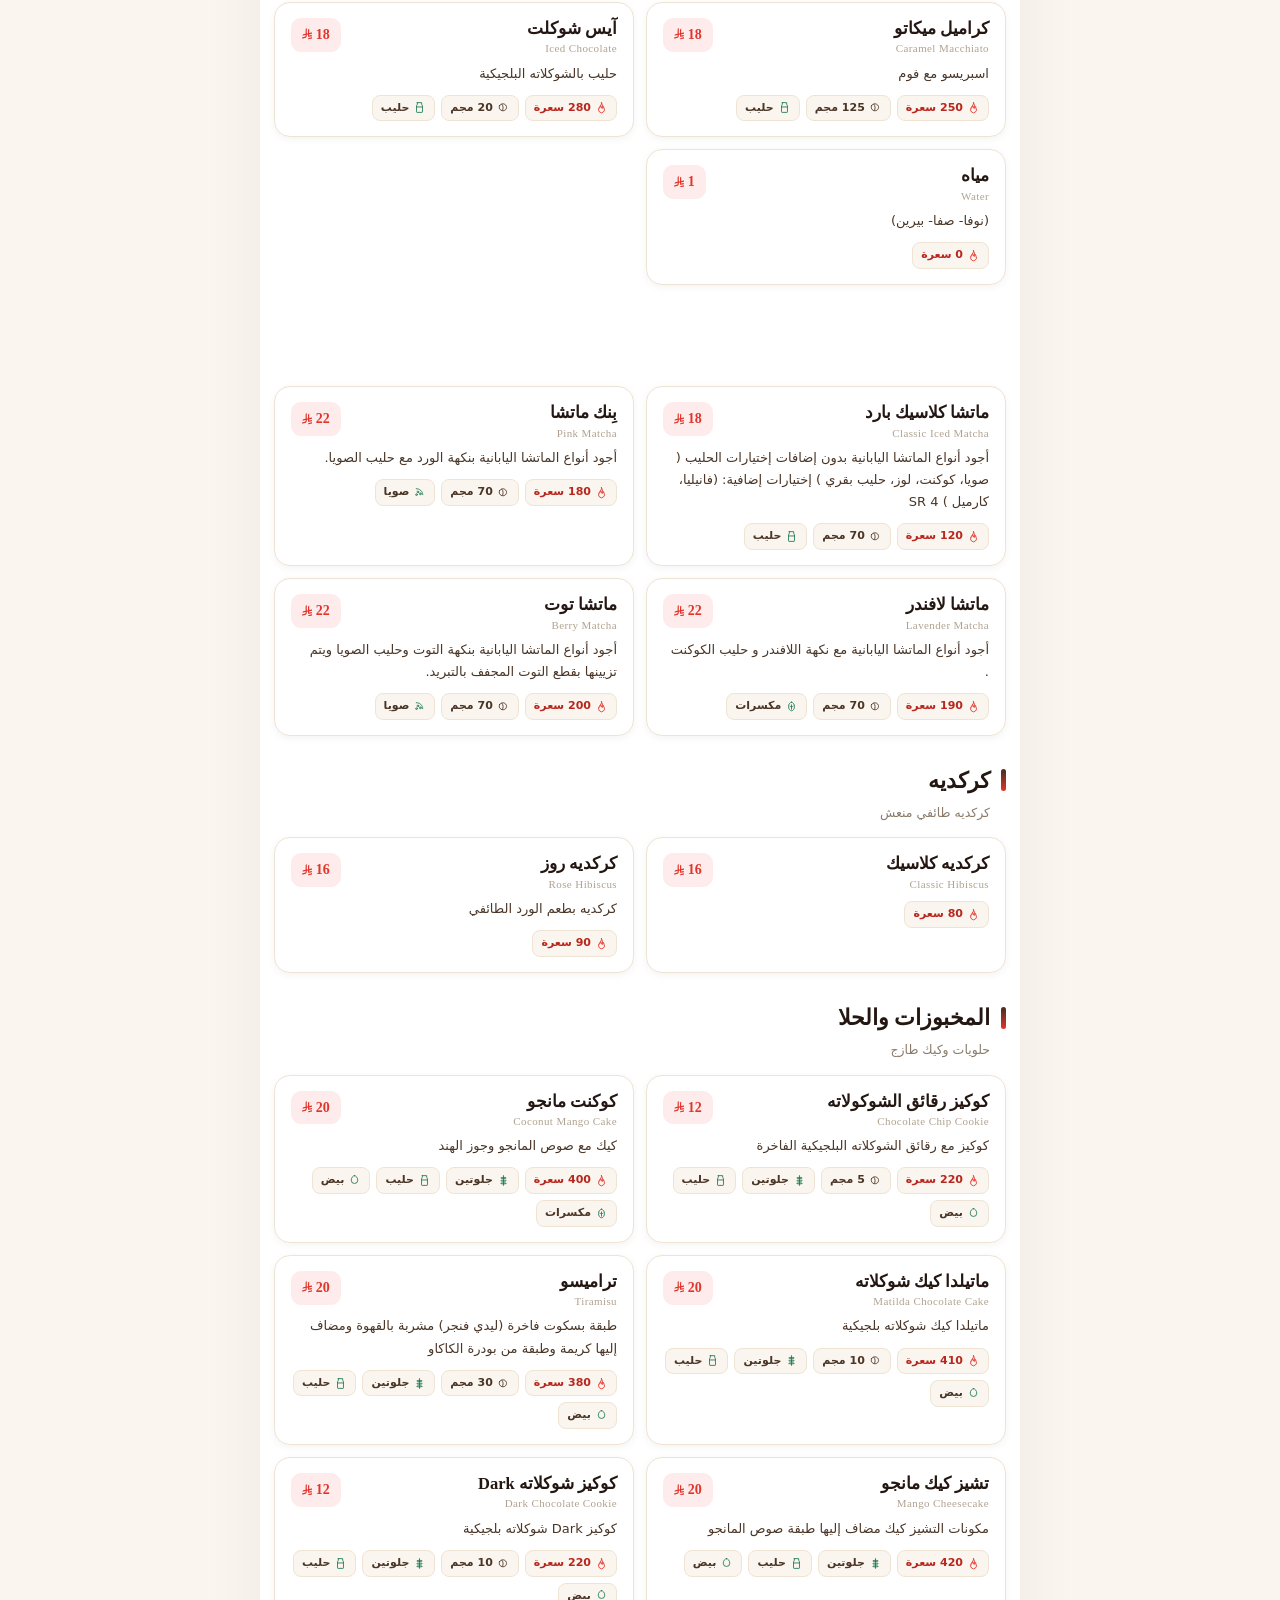
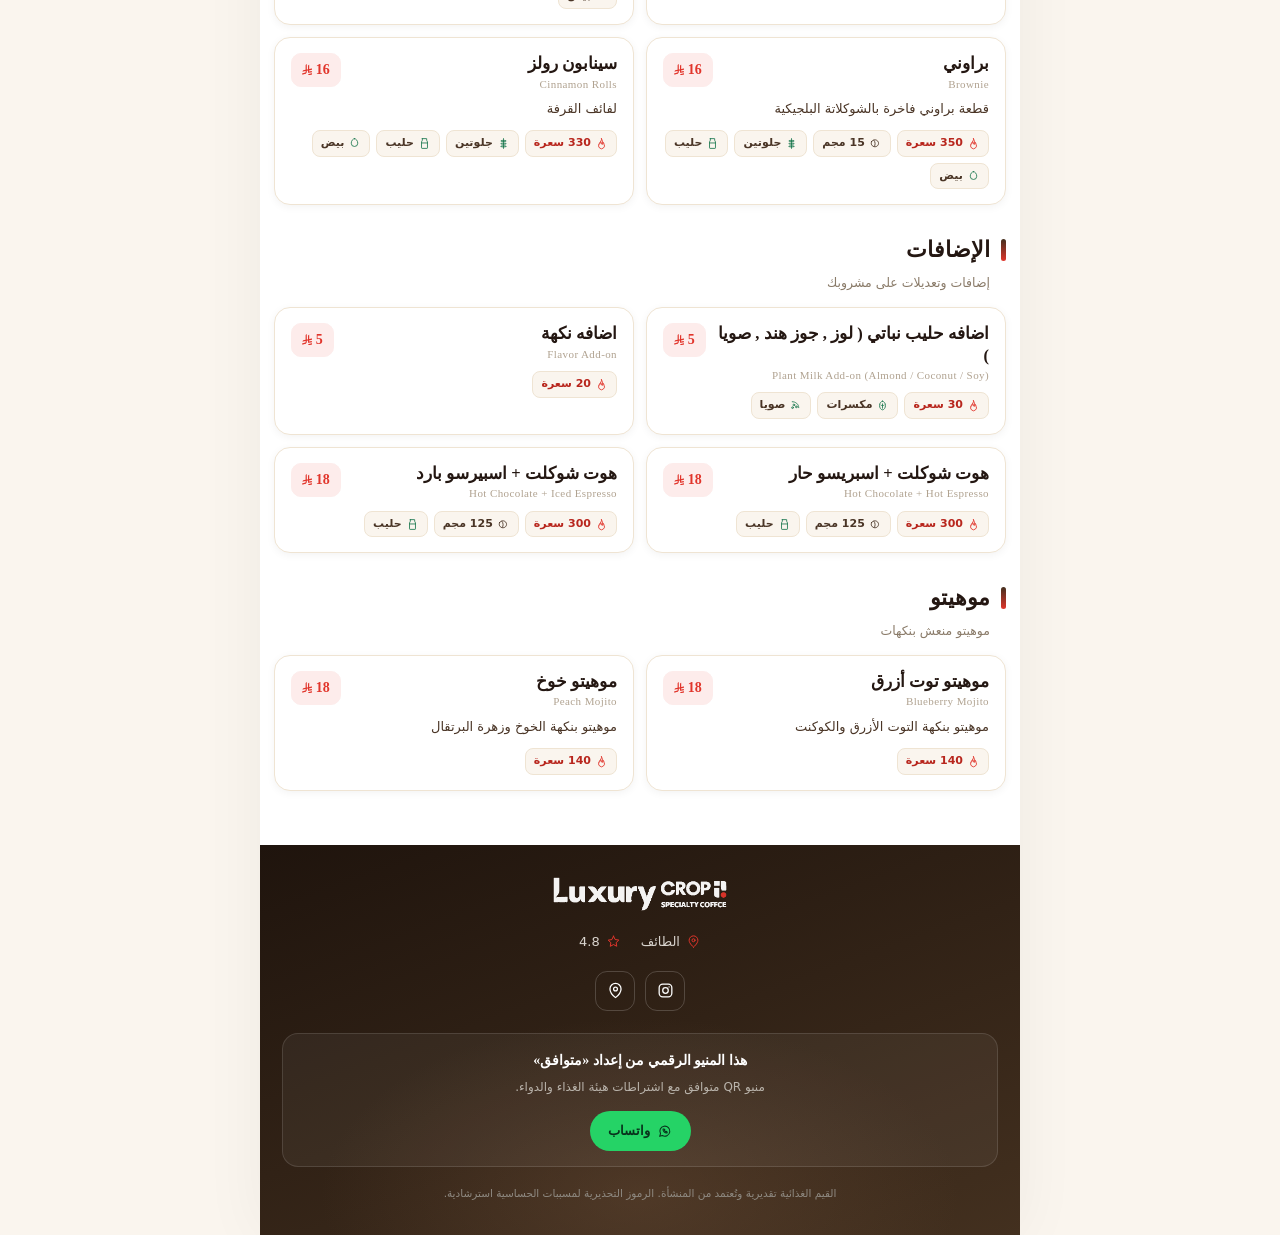
==== commit 0ef6d0ee: "Restore Arabic logo on Arabic page with beige hero and larger logos Switch hero background to a simp" ====
--- a/index.html
+++ b/index.html
@@ -27,6 +27,7 @@
         <div class="entry-icons" id="entryIcons"></div>
       </div>
       <img class="brand-logo" id="heroLogo" alt="Luxury Crop" width="200" height="64">
+      <img class="brand-logo brand-logo-ar" id="heroLogoAr" alt="لاكجري كروب" width="200" height="70">
       <h1 class="brand-ar" id="brandAr"></h1>
       <div class="brand-en" id="brandEn"></div>
       <div class="tagline" id="tagline"></div>
--- a/css/menu.css
+++ b/css/menu.css
@@ -73,6 +73,7 @@
 @keyframes floatBg { 0% { background-position: 0% 50%; } 50% { background-position: 100% 50%; } 100% { background-position: 0% 50%; } }
 @keyframes glowPulse { 0%, 100% { opacity: .5; transform: translateX(-50%) scale(1); } 50% { opacity: .85; transform: translateX(-50%) scale(1.08); } }
 @keyframes logoIn { from { opacity: 0; transform: translateY(10px) scale(.97); } to { opacity: 1; transform: none; } }
+@keyframes particleDrift { from { transform: translateY(0); } to { transform: translateY(-14px); } }
 .reveal { opacity: 0; transform: translateY(24px); transition: opacity .7s var(--ease), transform .7s var(--ease); }
 .reveal.in { opacity: 1; transform: none; }
 @media (prefers-reduced-motion: reduce) {
@@ -81,64 +82,54 @@
 }
 
 /* ============================================================
-   HERO
+   HERO — dark espresso theme
    ============================================================ */
 .hero {
   position: relative;
   padding: 24px 22px 30px;
   text-align: center;
   overflow: hidden;
-  background: linear-gradient(135deg, #fbf6ee, #f1e4d0 52%, #f7ecdb);
+  background: linear-gradient(160deg, var(--cream-2), var(--cream) 60%, var(--cream-2));
   background-size: 200% 200%;
-  animation: floatBg 22s ease-in-out infinite;
-  border-bottom: 1px solid var(--line-2);
-}
-/* soft coffee glow behind the brand */
-.hero::before {
-  content: ''; position: absolute; top: -38%; left: 50%; transform: translateX(-50%);
-  width: 120%; height: 135%; z-index: 0; pointer-events: none;
-  background: radial-gradient(closest-side, rgba(111, 81, 58, .26), transparent 70%);
-  animation: glowPulse 7.5s ease-in-out infinite;
-}
-/* faint coffee-bean texture */
-.hero::after {
-  content: ''; position: absolute; inset: 0; z-index: 0; pointer-events: none; opacity: .06;
-  background-image:
-    radial-gradient(circle at 18% 28%, var(--coffee) 1.6px, transparent 2.2px),
-    radial-gradient(circle at 72% 62%, var(--coffee) 1.6px, transparent 2.2px),
-    radial-gradient(circle at 46% 88%, var(--coffee) 1.2px, transparent 2px);
-  background-size: 92px 92px, 124px 124px, 72px 72px;
+  animation: floatBg 30s ease-in-out infinite;
+  border-bottom: 1px solid var(--line);
 }
 .hero > * { position: relative; z-index: 1; animation: fadeUp .8s var(--ease) both; }
 .hero-topbar { display: flex; justify-content: space-between; align-items: center; margin-bottom: 14px; }
 .lang-toggle {
   display: inline-flex; align-items: center; gap: 7px;
-  background: var(--bg); border: 1px solid var(--line-2); color: var(--ink);
+  background: rgba(36,23,18,.045); border: 1px solid rgba(36,23,18,.12); color: var(--ink-2);
   border-radius: 999px; padding: 7px 14px; font-family: 'Cairo', sans-serif;
   font-weight: 700; font-size: 13px; transition: .3s var(--ease);
 }
-.lang-toggle:hover { border-color: var(--ink); transform: translateY(-1px); }
+.lang-toggle:hover { border-color: rgba(36,23,18,.3); background: rgba(36,23,18,.075); transform: translateY(-1px); }
 .lang-toggle svg { width: 16px; height: 16px; }
 .entry-icons { display: flex; gap: 8px; }
 .entry-btn {
   width: 38px; height: 38px; display: grid; place-items: center;
-  background: var(--bg); border: 1px solid var(--line-2); border-radius: 12px;
+  background: rgba(36,23,18,.045); border: 1px solid rgba(36,23,18,.1); border-radius: 12px;
   color: var(--ink-2); transition: .28s var(--ease);
 }
-.entry-btn:hover { color: var(--accent); border-color: var(--accent); transform: translateY(-2px); box-shadow: var(--shadow-s); }
+.entry-btn:hover { color: #fff; background: var(--accent); border-color: var(--accent); transform: translateY(-2px); box-shadow: 0 6px 16px rgba(225,53,43,.3); }
 .entry-btn svg { width: 19px; height: 19px; }
 
 .brand-logo {
-  width: min(76%, 340px); height: auto; margin: 8px auto 12px;
-  mix-blend-mode: multiply;            /* drops the logo's white box onto the warm hero */
+  width: min(96%, 440px); height: auto; margin: 10px auto 4px;
+  filter: drop-shadow(0 6px 22px rgba(36,23,18,.08));
   animation: logoIn 1s var(--ease) both; animation-delay: .05s;
 }
-.brand-ar { font-family: 'Cairo'; font-weight: 900; font-size: 27px; letter-spacing: .3px; line-height: 1.1; color: var(--coffee); }
+.brand-logo-ar {
+  width: min(92%, 420px); height: auto; margin: 2px auto 12px;
+  display: none;
+  filter: drop-shadow(0 4px 16px rgba(36,23,18,.06));
+  animation: logoIn 1s var(--ease) both; animation-delay: .15s;
+}
+.brand-ar { font-family: 'Cairo'; font-weight: 900; font-size: 27px; letter-spacing: .3px; line-height: 1.1; color: var(--ink); }
 .brand-ar .dot { color: var(--accent); }
-.brand-en { display: none; }          /* the logo already carries the Latin wordmark */
-.tagline { color: var(--coffee-2); font-size: 14px; margin-top: 9px; font-weight: 500; }
+.brand-en { display: none; }
+.tagline { color: var(--muted); font-size: 14px; margin-top: 9px; font-weight: 500; }
 .hero-meta { margin-top: 16px; display: flex; gap: 8px; justify-content: center; flex-wrap: wrap; font-size: 12.5px; color: var(--ink-2); }
-.hero-meta span { display: inline-flex; align-items: center; gap: 5px; background: var(--bg); border: 1px solid var(--line); border-radius: 999px; padding: 5px 12px; }
+.hero-meta span { display: inline-flex; align-items: center; gap: 5px; background: rgba(36,23,18,.045); border: 1px solid rgba(36,23,18,.09); border-radius: 999px; padding: 5px 12px; }
 .hero-meta svg { width: 14px; height: 14px; color: var(--accent); }
 .hero-meta .star svg { color: var(--gold); }
 
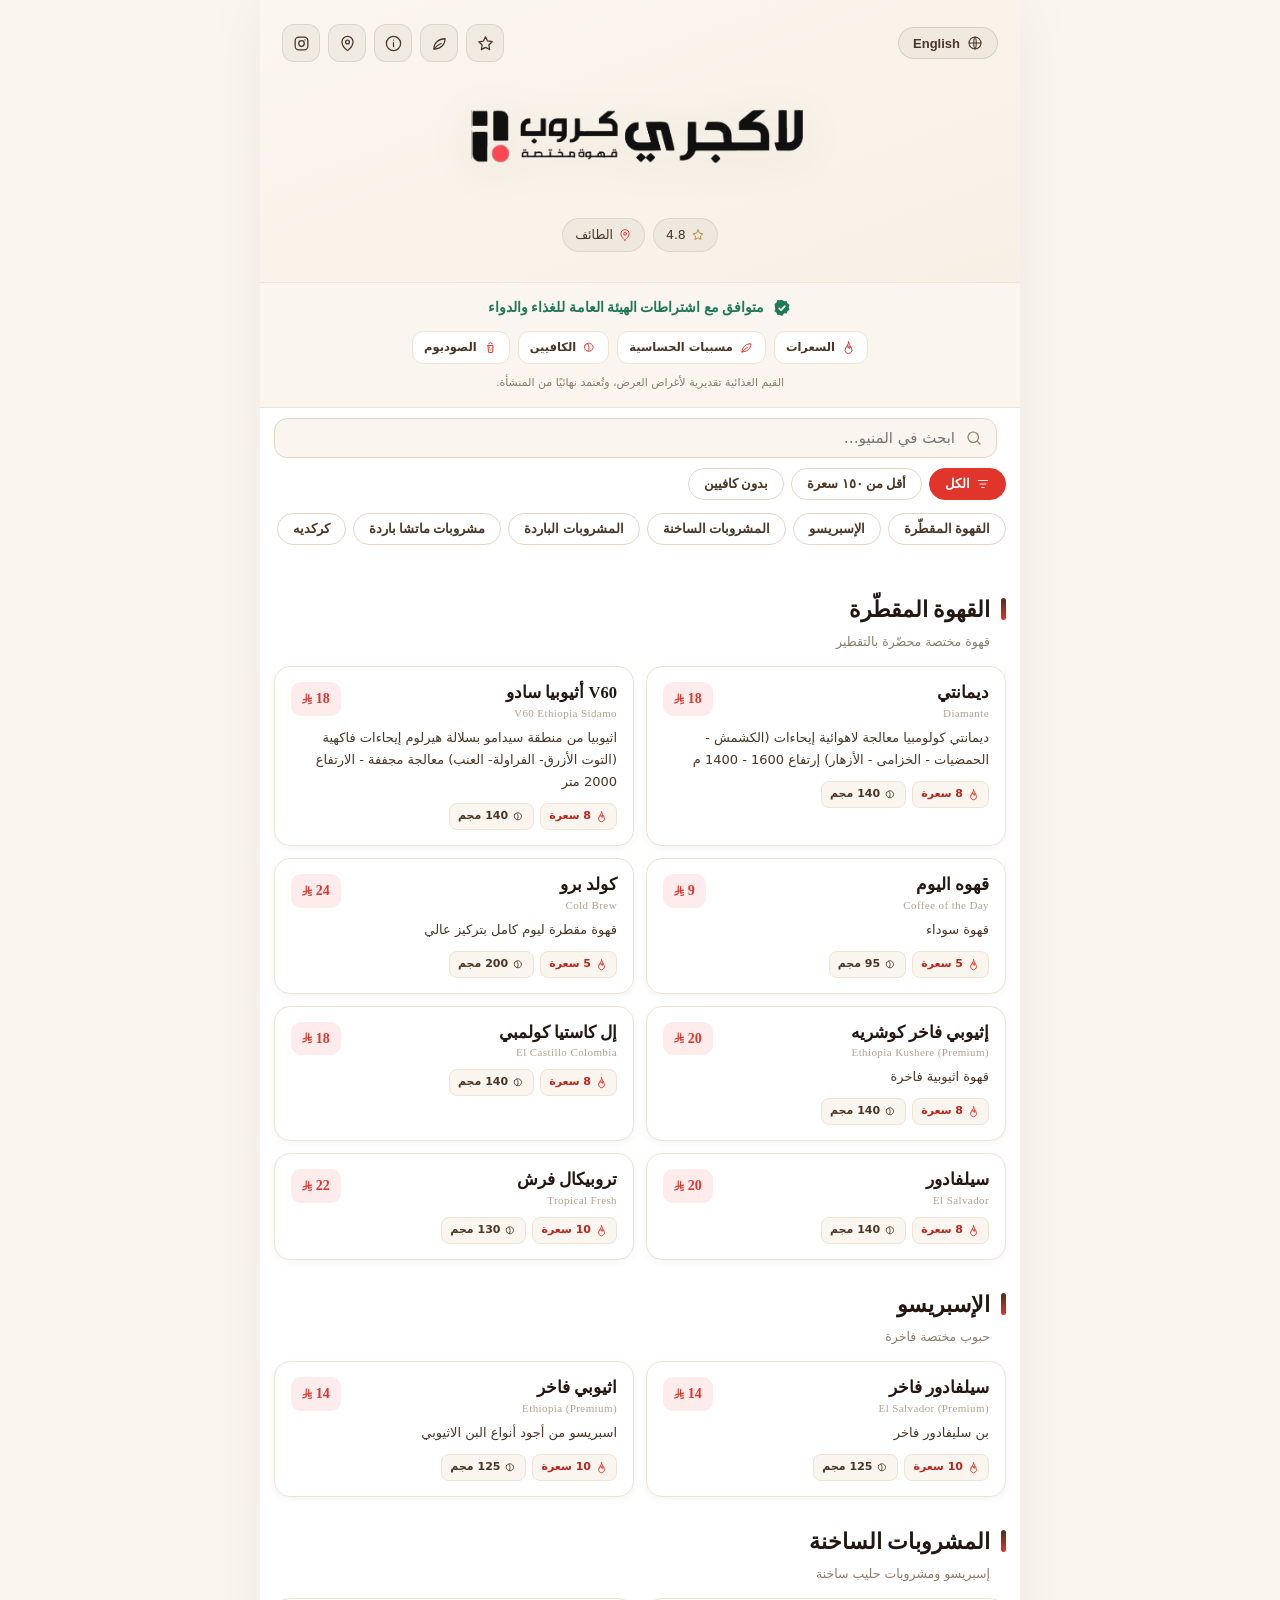
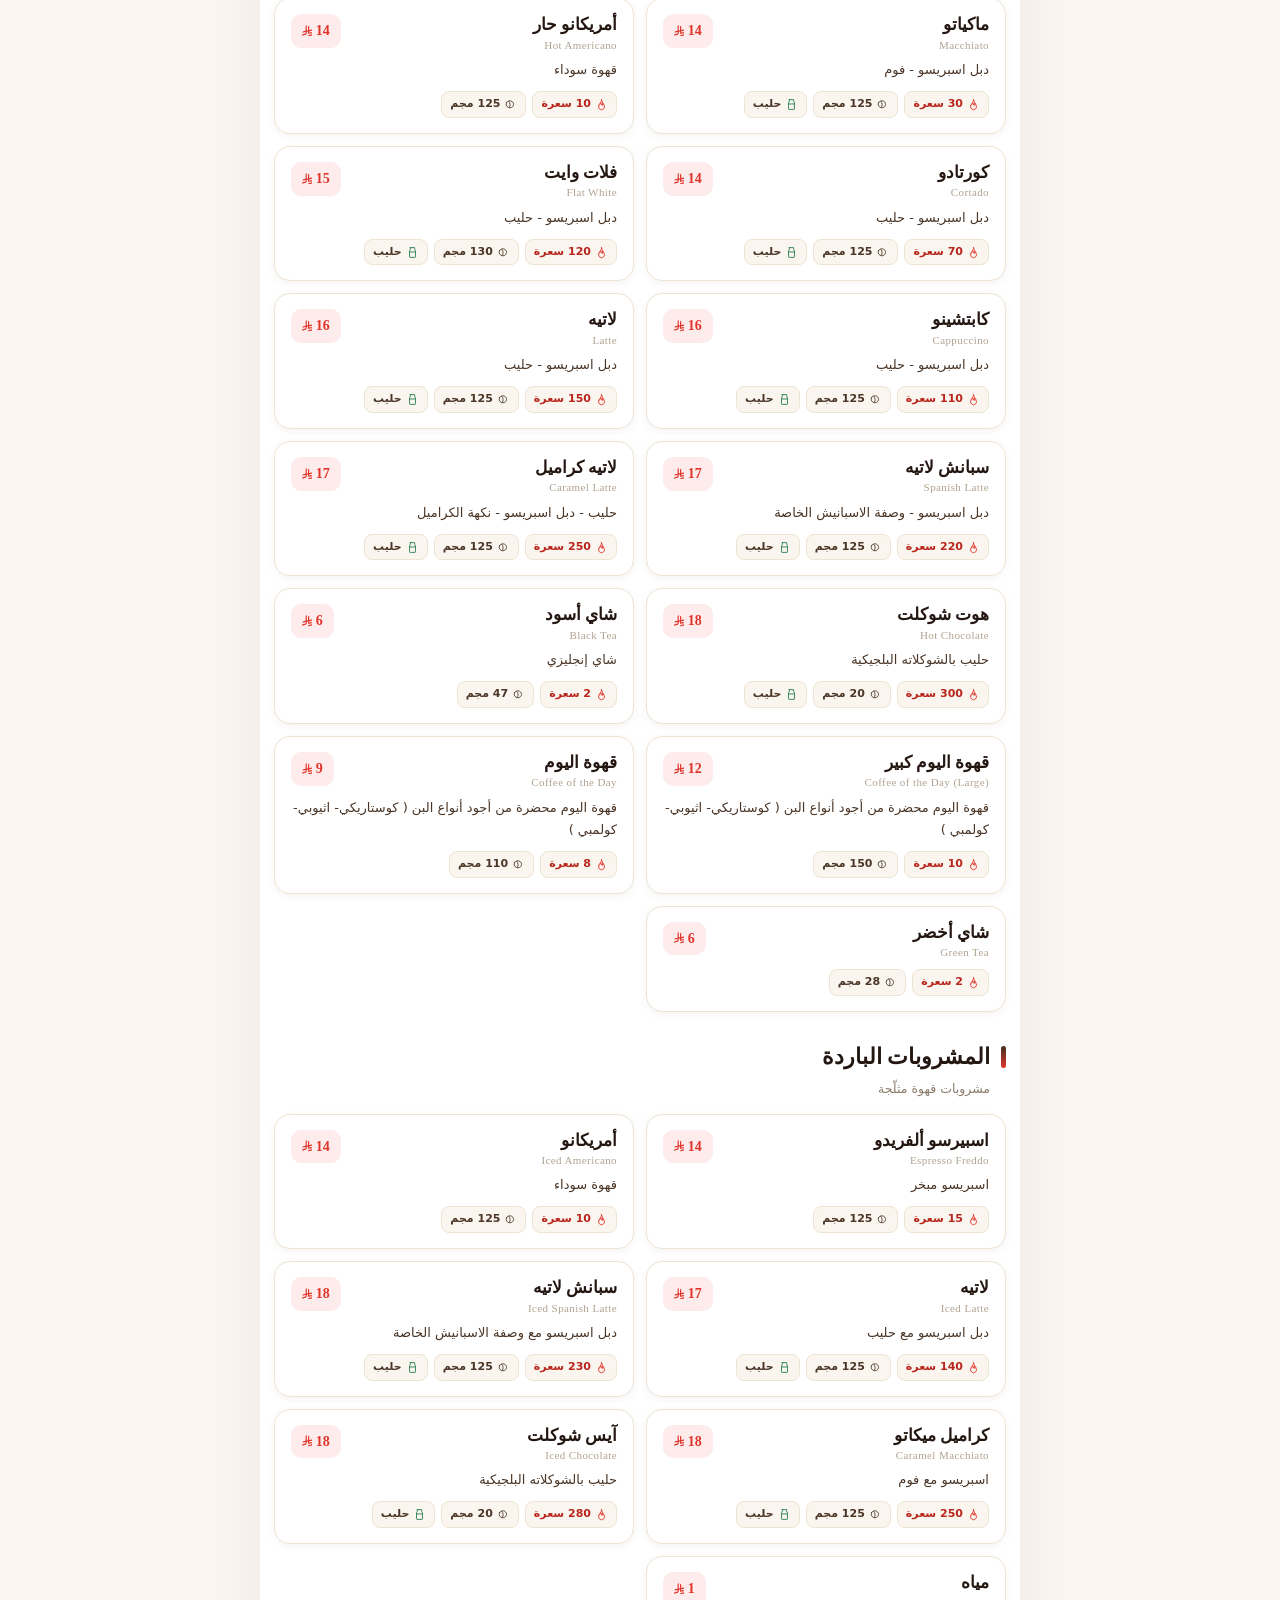
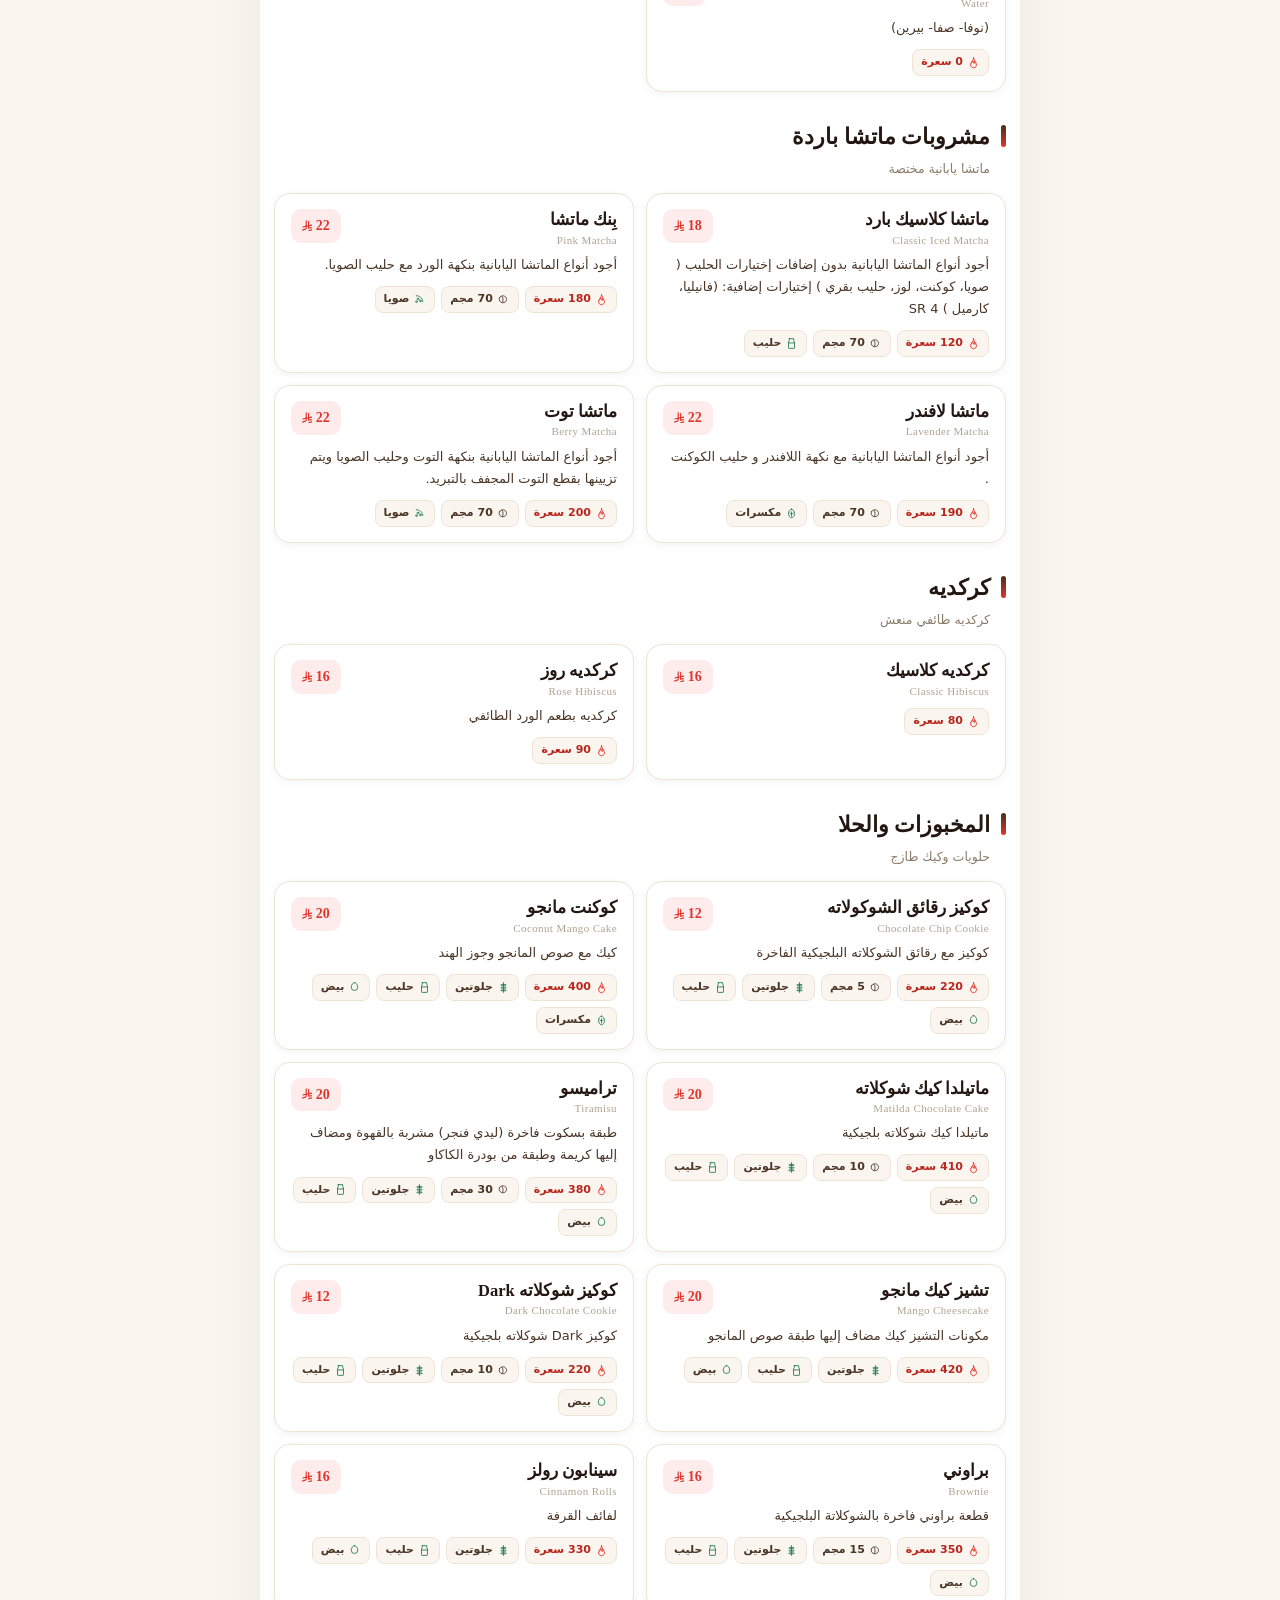
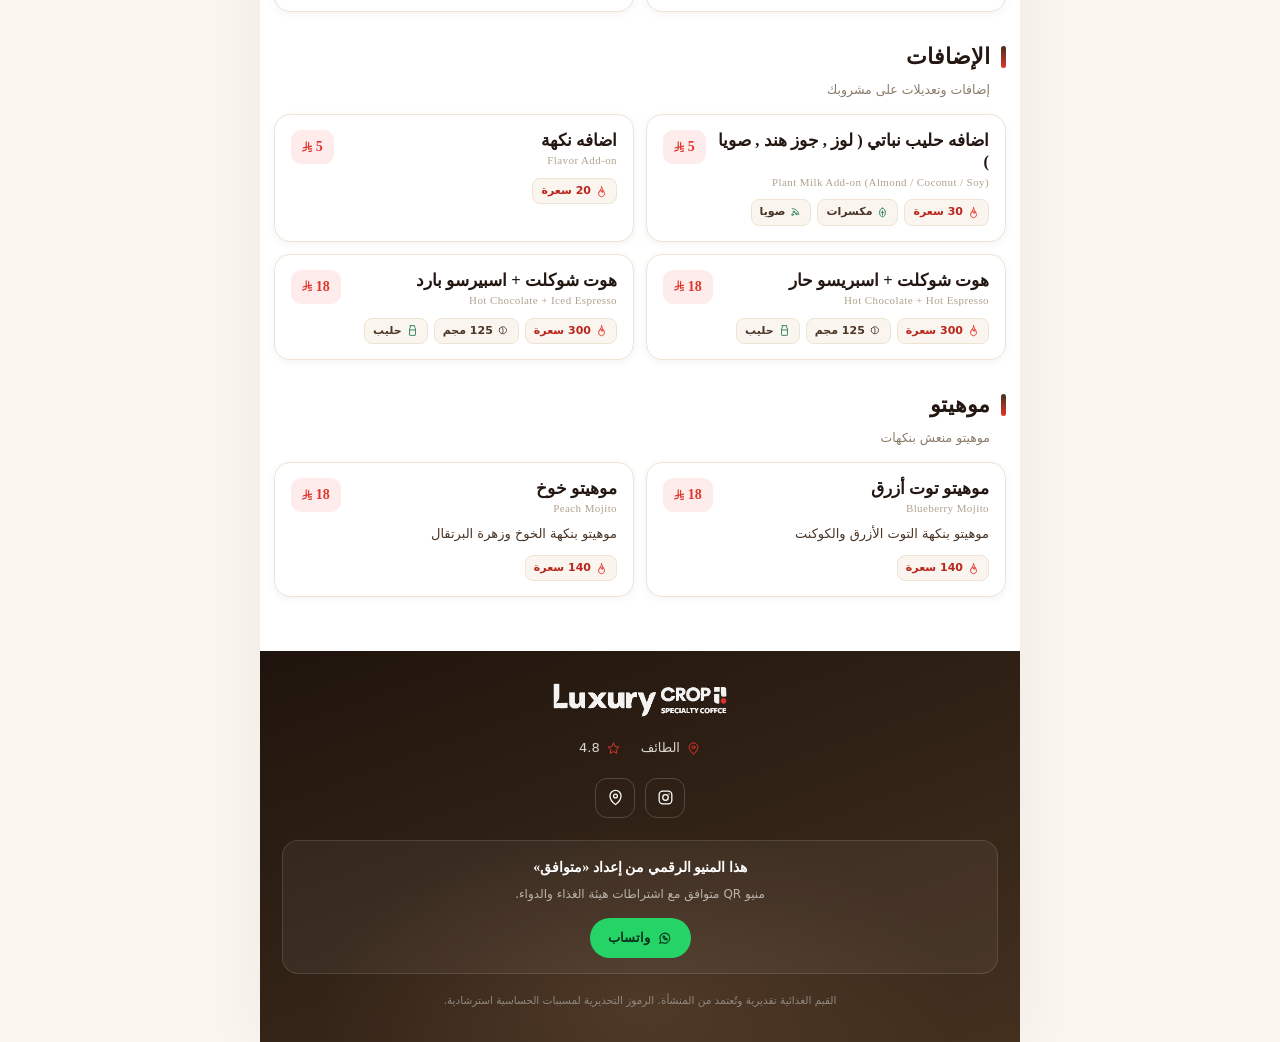
==== commit 7df238a8: "Remove brand name and tagline text under hero logo" ====
--- a/index.html
+++ b/index.html
@@ -28,9 +28,6 @@
       </div>
       <img class="brand-logo" id="heroLogo" alt="Luxury Crop" width="200" height="64">
       <img class="brand-logo brand-logo-ar" id="heroLogoAr" alt="لاكجري كروب" width="200" height="70">
-      <h1 class="brand-ar" id="brandAr"></h1>
-      <div class="brand-en" id="brandEn"></div>
-      <div class="tagline" id="tagline"></div>
       <div class="hero-meta" id="heroMeta"></div>
     </header>
 
--- a/css/menu.css
+++ b/css/menu.css
@@ -114,20 +114,16 @@
 .entry-btn svg { width: 19px; height: 19px; }
 
 .brand-logo {
-  width: min(96%, 440px); height: auto; margin: 10px auto 4px;
+  width: min(80%, 360px); height: auto; margin: 10px auto 4px;
   filter: drop-shadow(0 6px 22px rgba(36,23,18,.08));
   animation: logoIn 1s var(--ease) both; animation-delay: .05s;
 }
 .brand-logo-ar {
-  width: min(92%, 420px); height: auto; margin: 2px auto 12px;
+  width: min(80%, 360px); height: auto; margin: 10px auto 4px;
   display: none;
-  filter: drop-shadow(0 4px 16px rgba(36,23,18,.06));
-  animation: logoIn 1s var(--ease) both; animation-delay: .15s;
-}
-.brand-ar { font-family: 'Cairo'; font-weight: 900; font-size: 27px; letter-spacing: .3px; line-height: 1.1; color: var(--ink); }
-.brand-ar .dot { color: var(--accent); }
-.brand-en { display: none; }
-.tagline { color: var(--muted); font-size: 14px; margin-top: 9px; font-weight: 500; }
+  filter: drop-shadow(0 6px 22px rgba(36,23,18,.08));
+  animation: logoIn 1s var(--ease) both; animation-delay: .05s;
+}
 .hero-meta { margin-top: 16px; display: flex; gap: 8px; justify-content: center; flex-wrap: wrap; font-size: 12.5px; color: var(--ink-2); }
 .hero-meta span { display: inline-flex; align-items: center; gap: 5px; background: rgba(36,23,18,.045); border: 1px solid rgba(36,23,18,.09); border-radius: 999px; padding: 5px 12px; }
 .hero-meta svg { width: 14px; height: 14px; color: var(--accent); }
